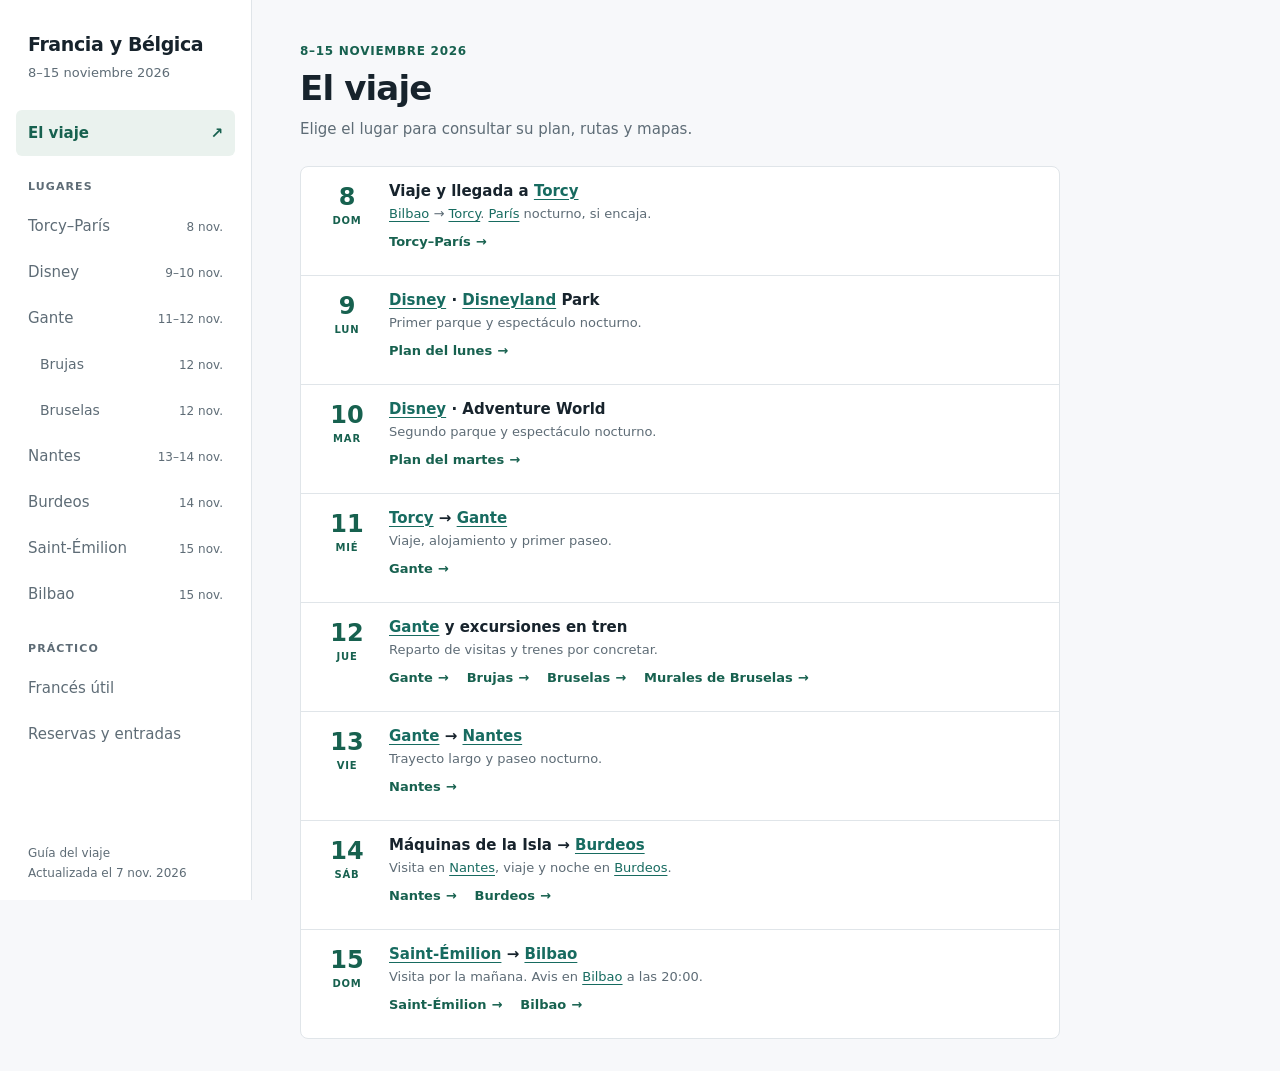
==== docs/index.html @ 755c6f00 "Añade tres paseos combinados de París con mapas y fichas; retira la ruta A en bus" ====
<!doctype html>
<html lang="es">
<head>
<meta charset="utf-8"><meta name="viewport" content="width=device-width, initial-scale=1, viewport-fit=cover">
<meta name="theme-color" content="#f7f8fa"><meta name="description" content="Guía del viaje a Francia y Bélgica. 8–15 noviembre 2026. Planes, rutas y mapas por lugar.">
<title>Francia y Bélgica · Guía del viaje</title>
<link rel="icon" type="image/svg+xml" href="assets/favicon.svg"><link rel="stylesheet" href="styles.css?v=2.4">
<script defer src="maps-config.js?v=2.3"></script><script defer src="interactive-maps.js?v=2"></script><script defer src="park-guide.js?v=2"></script><script defer src="app.js?v=3.15"></script><link rel="stylesheet" href="park-guide.css?v=1">
<link rel="stylesheet" href="places-info.css?v=2"><script defer src="places-info.js?v=18"></script></head>
<body>
<a class="skip" href="#contenido">Saltar al contenido</a>
<header class="mobile-header"><button id="menu-button" type="button" aria-label="Abrir menú de lugares" aria-controls="sidebar" aria-expanded="false"><svg viewBox="0 0 24 24" width="22" height="22" aria-hidden="true"><path d="M4 6h16M4 12h16M4 18h16" fill="none" stroke="currentColor" stroke-width="1.8" stroke-linecap="round"/></svg><span>Menú</span></button><a href="#/inicio">Francia y Bélgica</a><span class="header-date">8–15 nov.</span></header>
<button id="scrim" class="scrim" type="button" tabindex="-1" aria-label="Cerrar menú" hidden></button>
<aside id="sidebar" class="sidebar" aria-label="Menú de lugares"><div class="sidebar-head"><a href="#/inicio" class="brand">Francia y Bélgica<span>8–15 noviembre 2026</span></a><button id="close-menu" type="button" aria-label="Cerrar menú">×</button></div><nav id="navigation" aria-label="Lugares del viaje"><a href="#/inicio">El viaje</a></nav><div class="sidebar-foot">Guía del viaje<span>Actualizada el 7 nov. 2026</span></div></aside>
<main id="contenido" tabindex="-1" aria-busy="true"><p class="loading">Cargando la guía del viaje…</p><noscript>Activa JavaScript para consultar los planes, rutas y mapas del viaje.</noscript></main>
</body>
</html>
---- docs/styles.css ----
:root{color-scheme:light;--bg:#f7f8fa;--surface:#fff;--ink:#17232c;--muted:#5e6c76;--line:#e0e5e9;--accent:#17614f;--accent-soft:#eaf2ee;--pending:#835c21;--pending-bg:#faf3e7;--sidebar:252px;font-family:system-ui,-apple-system,BlinkMacSystemFont,"Segoe UI",sans-serif;font-synthesis:none}
*{box-sizing:border-box}body{margin:0;background:var(--bg);color:var(--ink);font-size:16px;line-height:1.5}a{color:var(--accent);text-decoration:none}a:hover{text-decoration:underline}button,a,summary{-webkit-tap-highlight-color:transparent}button{font:inherit;cursor:pointer}button:disabled{cursor:wait}button:focus-visible,a:focus-visible,summary:focus-visible{outline:3px solid #259779;outline-offset:3px}button,summary{touch-action:manipulation}h1,h2,h3,p{margin:0}h1{font-size:clamp(26px,4vw,34px);letter-spacing:-.025em;line-height:1.15;font-weight:700}h2{font-size:18px;line-height:1.3}h3{font-size:16px;line-height:1.35}p{color:var(--muted)}.skip{position:fixed;left:15px;top:-80px;background:var(--surface);padding:12px;z-index:100}.skip:focus{top:8px}
.sidebar{position:fixed;inset:0 auto 0 0;width:var(--sidebar);background:var(--surface);border-right:1px solid var(--line);display:flex;flex-direction:column;z-index:40;padding:30px 16px 18px}.sidebar-head{padding:0 12px 28px}.brand{font-size:19px;font-weight:720;letter-spacing:-.02em;color:var(--ink)}.brand span{display:block;font-size:13px;font-weight:400;color:var(--muted);letter-spacing:0;margin-top:4px}.sidebar nav{overflow:auto;overscroll-behavior:contain}.nav-caption{font-size:11px;letter-spacing:.1em;text-transform:uppercase;color:var(--muted);padding:23px 12px 8px;font-weight:650}.nav-link{display:flex;align-items:center;justify-content:space-between;gap:8px;min-height:46px;padding:10px 12px;border-radius:6px;color:var(--muted);font-size:15px}.nav-link:hover{background:var(--bg);text-decoration:none}.nav-link[aria-current=page]{background:var(--accent-soft);color:var(--accent);font-weight:650}.nav-link small{font-size:12px;font-weight:400;white-space:nowrap}.nav-sub{margin-left:12px;font-size:14px}.sidebar-foot{padding:26px 12px 0;margin-top:auto;font-size:12px;color:var(--muted)}.sidebar-foot span{display:block;margin-top:2px}.mobile-header,#close-menu{display:none}.scrim[hidden]{display:none}
main{max-width:1120px;padding:42px 48px 32px;margin-left:var(--sidebar);min-height:100dvh}.page-head{margin-bottom:25px}.eyebrow{display:block;color:var(--accent);font-size:12px;letter-spacing:.06em;font-weight:650;margin-bottom:9px}.intro{margin-top:10px;max-width:640px;font-size:15px}.page-back{font-size:13px;display:inline-flex;min-height:32px;align-items:center;margin-bottom:16px;color:var(--muted)}.panes{display:flex;gap:4px;flex-wrap:wrap;border-bottom:1px solid var(--line);margin-bottom:24px}.pane-link{color:var(--muted);font-size:14px;padding:10px 13px 12px;border-bottom:2px solid transparent;min-height:44px}.pane-link[aria-current=page]{color:var(--accent);border-color:var(--accent);font-weight:650}.pane-link:hover{background:var(--accent-soft);text-decoration:none}.panel{display:grid;gap:18px;max-width:760px}.panel>section,.panel>details{min-width:0}.note{padding:15px 17px;background:var(--surface);border:1px solid var(--line);border-radius:7px}.note h2{font-size:15px;margin-bottom:5px}.note p{font-size:14px}.note.pending{border-color:#e9dcc4;background:var(--pending-bg)}.note.pending h2{color:var(--pending)}.note a{display:inline-flex;align-items:center;min-height:36px;font-size:13px;margin-top:4px}.status{display:inline-flex;font-size:11px;border:1px solid var(--line);border-radius:4px;padding:1px 5px;color:var(--muted);font-weight:500;vertical-align:middle;margin-left:6px;white-space:nowrap}.status.confirmado{color:var(--accent);background:var(--accent-soft);border-color:#d3e5dc}
.timeline{list-style:none;padding:0;margin:0}.timeline li{position:relative;padding:0 0 19px 22px;border-left:1px solid #cad5cf;margin-left:4px}.timeline li:last-child{padding-bottom:0;border-color:transparent}.timeline li:before{content:"";position:absolute;left:-4px;top:6px;width:7px;height:7px;border:2px solid var(--bg);background:var(--accent);box-sizing:content-box;border-radius:50%;transform:translateX(-1px)}.time{font-size:12px;font-weight:650;color:var(--accent);display:block;margin-bottom:4px}.timeline h2{font-size:16px;display:inline}.timeline p{margin-top:5px;font-size:14px;line-height:1.55;max-width:650px}.inline-action{display:inline-flex;align-items:center;min-height:40px;font-size:13px;font-weight:600;gap:6px;margin-top:3px}.timeline .status{margin-left:7px}.links h2,.facts h2{margin-bottom:10px}.link-row{display:flex;align-items:center;justify-content:space-between;gap:15px;border-bottom:1px solid var(--line);padding:12px 0;min-height:48px}.link-row:hover{text-decoration:none;color:#123f34}.link-row span{display:block;font-size:14px;font-weight:550}.link-row small{display:block;font-size:12px;font-weight:400;color:var(--muted);margin-top:3px}.link-row .arrow{font-weight:400;font-size:18px;color:var(--muted);flex-shrink:0}.facts dl{margin:0;background:var(--surface);border:1px solid var(--line);border-radius:7px;padding:2px 16px}.facts dl>div{padding:12px 0;border-bottom:1px solid var(--line);display:grid;grid-template-columns:155px 1fr;gap:16px;font-size:14px}.facts dl>div:last-child{border:0}.facts dt{color:var(--muted)}.facts dd{margin:0;font-weight:500}details{border:1px solid var(--line);border-radius:7px;background:var(--surface)}summary{font-size:14px;font-weight:600;padding:15px 17px;min-height:48px;cursor:pointer}details[open]>summary{border-bottom:1px solid var(--line)}.details-content{padding:17px;display:grid;gap:16px}.details-content .route-card{background:var(--bg)}.route-stack{display:grid;gap:10px}.route-card{padding:16px;background:var(--surface);border:1px solid var(--line);border-radius:7px}.route-card h2{font-size:15px}.route-mode{font-size:11px;color:var(--accent);font-weight:650;display:block;margin-bottom:4px}.route-card p{font-size:13px;margin-top:6px}.route-card .inline-action{margin-top:6px}.hotel-title{font-size:20px;margin-bottom:6px}.hotel-address{font-size:14px;margin-bottom:14px}.actions{display:flex;gap:8px;flex-wrap:wrap;margin:12px 0}.button{display:inline-flex;align-items:center;justify-content:center;gap:10px;background:var(--accent);color:#fff;border:1px solid var(--accent);border-radius:6px;min-height:44px;padding:10px 14px;font-size:14px;font-weight:550}.button:hover{background:#124b3e;text-decoration:none}.button.secondary{color:var(--accent);background:var(--surface);border-color:var(--line)}.button.secondary:hover{background:var(--accent-soft)}.image-card{padding:15px;background:var(--surface);border:1px solid var(--line);border-radius:7px}.image-card h2{font-size:16px}.image-card p{font-size:13px;margin-top:5px}.image-card img{display:block;width:100%;height:auto;margin-top:14px;border:1px solid var(--line)}.image-card .inline-action{margin-top:8px}.map-box{width:100%;height:340px;border:1px solid var(--line);border-radius:7px;background:#e9efec}.map-box>p{padding:20px;font-size:14px}.map-caption{font-size:12px;margin:8px 0 16px}.places-list{display:grid;grid-template-columns:1fr 1fr;gap:0 20px}.places-list .link-row{align-items:flex-start}.places-list .link-row span{font-size:13px}.map-popup{max-width:220px;color:var(--ink);padding:5px;line-height:1.4;font:14px system-ui}.map-popup a{display:block;min-height:36px;padding-top:8px}.map-fail{padding:18px;background:var(--surface);height:100%;font-size:14px}
.days{border:1px solid var(--line);border-radius:8px;background:var(--surface);overflow:hidden;max-width:760px}.day{display:grid;grid-template-columns:52px 1fr;gap:16px;padding:15px 20px;border-bottom:1px solid var(--line)}.day:last-child{border-bottom:0}.day-number{color:var(--accent);font-size:24px;font-weight:650;line-height:1.1;text-align:center;padding-top:2px}.day-number small{display:block;font-size:10px;letter-spacing:.08em;margin-top:5px;font-weight:550}.day h2{font-size:15px}.day p{font-size:13px;margin-top:3px}.day-links{display:flex;flex-wrap:wrap;gap:0 18px}.day-links a{font-size:13px;font-weight:550;display:inline-flex;align-items:center;gap:5px;min-height:36px}.page-end{max-width:760px;border-top:1px solid var(--line);padding-top:18px;margin-top:28px;display:flex;justify-content:space-between;gap:16px;flex-wrap:wrap;font-size:13px}.page-end a{display:inline-flex;min-height:36px;align-items:center}.loading{padding:20px}.error{max-width:600px;padding:20px;border:1px solid var(--line);border-radius:7px;background:var(--surface)}.error p{margin:10px 0 16px}
@media(min-width:1400px){main{padding-left:70px}}@media(max-width:900px) and (min-width:761px){:root{--sidebar:220px}main{padding:32px 28px}.sidebar{padding-left:10px;padding-right:10px}.brand{font-size:17px}.nav-link{font-size:14px;padding-left:10px;padding-right:10px}}
@media(max-width:760px){.mobile-header{display:flex;position:sticky;top:0;z-index:30;align-items:center;justify-content:space-between;gap:8px;height:58px;padding:0 max(14px,env(safe-area-inset-right)) 0 max(10px,env(safe-area-inset-left));background:var(--surface);border-bottom:1px solid var(--line)}.mobile-header>a{color:var(--ink);font-size:14px;font-weight:650}.mobile-header button{display:flex;align-items:center;gap:7px;border:0;background:transparent;padding:10px 6px;color:var(--ink);font-size:13px;min-height:44px}.header-date{font-size:11px;color:var(--muted);white-space:nowrap}.sidebar{width:min(300px,86vw);padding-top:22px;transform:translateX(-100%);transition:transform .18s ease;visibility:hidden}.sidebar.open{transform:translateX(0);visibility:visible}.sidebar-head{display:flex;align-items:center;justify-content:space-between;gap:8px;padding-bottom:22px}#close-menu{display:inline-flex;align-items:center;justify-content:center;min-height:44px;min-width:44px;font-size:27px;border:0;background:transparent;color:var(--muted)}.scrim{display:block;position:fixed;inset:0;border:0;background:#17232c66;z-index:35;cursor:default}body.menu-open{overflow:hidden}main{margin:0;padding:24px max(18px,env(safe-area-inset-right)) 28px max(18px,env(safe-area-inset-left));min-height:calc(100dvh - 58px)}.page-head{margin-bottom:19px}.page-back{margin-bottom:12px}.intro{font-size:14px}.panes{gap:0;margin-bottom:20px}.pane-link{padding:10px 10px 11px;font-size:13px}.panel{gap:16px}.note{padding:13px 14px}.timeline li{padding-left:19px;padding-bottom:17px}.timeline h2{font-size:15px}.timeline p{font-size:14px}.facts dl>div{grid-template-columns:110px 1fr;gap:12px;font-size:13px}.facts dl{padding:2px 13px}.day{padding:13px 13px 10px;grid-template-columns:38px 1fr;gap:13px}.day-number{font-size:23px}.day h2{font-size:14px}.day p{font-size:12px}.day-links{gap:0 15px}.day-links a{min-height:40px}.places-list{grid-template-columns:1fr}.map-box{height:300px}.image-card{padding:12px}.page-end{margin-top:24px}.status{font-size:10px}}
@media(prefers-reduced-motion:reduce){*{scroll-behavior:auto!important;transition:none!important}}

.weather{margin-bottom:20px;max-width:760px}.weather-place{margin-top:10px;font-size:13px}.weather-place p{font-size:13px;margin-top:5px}.weather-footer{display:flex;align-items:center;justify-content:space-between;gap:10px;margin-top:12px;color:var(--muted)}.weather-footer small{font-size:11px}.weather-refresh{border:1px solid var(--line);border-radius:5px;background:var(--surface);color:var(--accent);padding:8px;min-height:40px;font-size:12px}
.pronunciation-help{max-width:760px;margin-bottom:12px}.pronunciation-help p{font-size:13px;padding:0 16px 14px}.speech-status{font-size:13px;color:var(--pending);max-width:760px;margin-bottom:12px}.speech-status:empty{display:none}.phrase-list{display:grid;gap:12px}.phrase-card{padding:15px 17px;border:1px solid var(--line);border-radius:7px;background:var(--surface)}.phrase-card h2{font-size:14px;font-weight:500;color:var(--muted)}.phrase-card .phrase-french{color:var(--ink);font-size:18px;font-weight:650;margin-top:7px;line-height:1.4}.phrase-card .phrase-phonetic{font-size:13px;margin-top:6px;line-height:1.5}.phrase-phonetic span{color:var(--accent);font-weight:550}.phrase-play{margin-top:10px;min-height:44px;padding:8px 13px;border:1px solid var(--line);border-radius:5px;background:var(--surface);color:var(--accent);font-size:13px;font-weight:600}.phrase-play[aria-pressed=true]{background:var(--accent-soft)}

.phrase-address{font-size:15px!important;color:var(--ink);margin-top:8px;user-select:all}.phrase-source{display:block;font-size:11px;margin-top:6px;min-height:28px}.phrase-card .inline-action{margin-left:14px}.phrase-compact{grid-template-columns:repeat(2,minmax(0,1fr))}.phrase-compact .phrase-card{padding:12px}.phrase-compact .phrase-french{font-size:17px}

/* City references remain visible and usable with touch and keyboard. */
.destination-link{color:#176b60;text-decoration:underline;text-underline-offset:3px;text-decoration-thickness:1px}
.destination-link:hover{color:#104d45;text-decoration-thickness:2px}
.destination-link:focus-visible{outline:2px solid currentColor;outline-offset:3px;border-radius:2px}
---- docs/park-guide.css ----
.park-guide{--pg-green:#17614f;--pg-purple:#785199;max-width:1050px}.pg-intro{max-width:720px;margin:0 0 24px!important;padding:0!important}.pg-eyebrow{font-size:11px;letter-spacing:.12em;color:var(--pg-green);font-weight:700}.pg-intro h2{font-size:clamp(26px,4vw,38px);line-height:1.15;margin:10px 0}.pg-intro p{line-height:1.6;font-size:15px}.pg-storage{font-size:12px!important;color:#6b756f!important;margin-top:12px}.pg-views,.pg-park-tabs{display:flex;gap:8px;margin:18px 0}.pg-views button,.pg-park-tabs button,.pg-favorite,.pg-reload-map{cursor:pointer;font:600 14px system-ui;min-height:44px;border:1px solid #d8e1db;border-radius:9px;padding:10px 14px;background:#fff;color:#17614f}.pg-views button[aria-pressed=true]{background:#17614f;color:white;border-color:#17614f}.pg-views [data-favorite-count]{background:#ffffff28;border-radius:20px;padding:2px 7px;margin-left:4px}.pg-park-tabs button{flex:1;text-align:left;padding:16px;font-size:15px}.pg-park-tabs button span{display:block;font-size:24px;margin-bottom:8px}.pg-park-tabs button[aria-pressed=true]{border:2px solid #17614f;background:#edf5ef;padding:15px}.pg-park-tabs button[data-park="2"][aria-pressed=true]{border-color:#785199;background:#f4eff8;color:#654183}.pg-toolbar{display:flex;gap:12px;align-items:end;margin:20px 0}.pg-search{flex:1}.pg-toolbar label{display:block;color:#52616a;font-size:12px;font-weight:600}.pg-toolbar label span{display:block;margin-bottom:6px}.pg-toolbar input,.pg-toolbar select{font:16px system-ui;padding:12px;border:1px solid #d8e1db;border-radius:8px;min-height:46px;background:#fff;color:#17232c;width:100%;min-width:0}.pg-filter{width:175px}.pg-count{font-size:13px;color:#62736a;margin:20px 0 12px}.pg-grid{display:grid;grid-template-columns:repeat(2,minmax(0,1fr));gap:20px}.pg-card{overflow:hidden;border:1px solid #dfe6e1;background:white;border-radius:14px;box-shadow:0 4px 16px #142d1a05;min-width:0}.pg-photo{display:block;position:relative;width:100%;padding:0;border:0;background:#e5ece7;cursor:pointer;text-align:left}.pg-photo img{display:block;width:100%;aspect-ratio:16/9;height:auto;object-fit:cover}.pg-photo span{position:absolute;right:10px;bottom:10px;background:#fffef5eb;color:#174f40;padding:7px 10px;border-radius:20px;font:600 11px system-ui;text-decoration:underline;text-underline-offset:2px}.pg-card-body{padding:20px}.pg-zone{font-size:11px!important;text-transform:uppercase;letter-spacing:.06em;color:#687c70;margin:0 0 7px!important}.pg-card h3{font-size:21px;line-height:1.3;margin:0 0 12px;color:#17232c}.pg-tags{display:flex;flex-wrap:wrap;gap:5px}.pg-tags span{background:#f1f5f2;color:#526459;border-radius:5px;font-size:11px;padding:5px 7px}.pg-description{font-size:14px!important;line-height:1.6;margin:13px 0 16px!important;color:#52616a}.pg-availability{font-size:12px!important;line-height:1.5;padding:9px 10px;background:#faf3e8;border-radius:6px;color:#815b26;margin-top:12px}.pg-card-actions{display:flex;justify-content:space-between;align-items:center;gap:10px;margin-top:14px}.pg-card-actions a{font-size:12px;color:#17614f;text-decoration:underline;text-underline-offset:3px}.pg-favorite[aria-pressed=true]{background:#edf5ef;border-color:#17614f}.pg-empty{text-align:center;padding:42px 18px;background:#f2f6f3;border-radius:12px}.pg-empty>span{font-size:44px;color:#17614f}.pg-empty h3{font-size:21px;margin:10px 0}.pg-empty p{font-size:14px}.pg-favorites-map{border:1px solid #dfe6e1;border-radius:14px;padding:16px;background:#fff}.pg-map-heading{display:flex;align-items:center;justify-content:space-between;gap:10px;margin-bottom:14px}.pg-map-heading h3{font-size:19px;margin:0}.pg-map-heading p{font-size:12px;margin:6px 0;color:#68766e}.pg-map-canvas{height:460px;border-radius:9px;overflow:hidden}.pg-map-message{font-size:12px!important;padding:10px;line-height:1.6;color:#52616a}.pg-map-legend{list-style:none;display:grid;grid-template-columns:repeat(2,minmax(0,1fr));gap:12px;padding:0;margin:18px 0 0}.pg-map-legend li{display:flex;gap:8px;align-items:center;font-size:13px}.pg-pin{flex-shrink:0;background:#17614f;color:white;width:24px;height:24px;border-radius:50%;display:grid;place-items:center;font-size:11px}.pg-pin.park-2{background:#785199}.pg-notes{margin:28px 0;border:1px solid #dfe6e1;padding:14px;border-radius:10px}.pg-notes summary{cursor:pointer;font-size:14px;font-weight:600}.pg-notes p{font-size:13px!important;line-height:1.65;margin:14px 0}.pg-source-links{display:flex;flex-wrap:wrap;gap:15px;font-size:12px}.pg-source-links a{color:#17614f;text-decoration:underline}.park-guide button:focus-visible,.park-guide a:focus-visible,.park-guide input:focus-visible,.park-guide select:focus-visible{outline:3px solid #c28a25;outline-offset:3px}.park-guide [hidden]{display:none!important}@media(max-width:620px){.pg-grid{grid-template-columns:1fr;gap:16px}.pg-card-body{padding:17px}.pg-card h3{font-size:21px}.pg-views button{flex:1;font-size:13px;padding:10px 8px}.pg-park-tabs button{font-size:13px;padding:13px}.pg-park-tabs button[aria-pressed=true]{padding:12px}.pg-toolbar{gap:8px}.pg-filter{width:132px}.pg-toolbar input,.pg-toolbar select{font-size:14px;padding:11px 8px}.pg-map-canvas{height:390px}.pg-map-legend{grid-template-columns:1fr}.pg-map-heading{align-items:flex-start}.pg-reload-map{font-size:11px;padding:7px;min-width:74px}.pg-favorites-map{padding:12px}.pg-intro{margin-bottom:18px!important}}
---- docs/places-info.css ----
.place-term{display:inline!important;padding:0!important;margin:0!important;background:none!important;border:0!important;border-radius:0!important;color:#17614f!important;font:inherit!important;font-weight:inherit!important;line-height:inherit!important;text-align:inherit!important;text-decoration:underline!important;text-decoration-thickness:1.5px!important;text-underline-offset:3px!important;cursor:pointer;min-height:0!important;vertical-align:baseline}.place-term:hover{color:#0b4032!important;text-decoration-thickness:2px!important}.place-term:focus-visible{outline:3px solid #c28a25;outline-offset:3px}.place-dialog{border:0;border-radius:16px;padding:0;width:min(720px,calc(100% - 28px));max-height:90dvh;background:#fff;color:#17232c;box-shadow:0 20px 80px #0006}.place-dialog::backdrop{background:#13231db3}.place-sheet{padding:22px}.place-sheet header{display:flex;align-items:flex-start;justify-content:space-between;gap:15px;padding:0;margin:0 0 14px;max-width:none}.place-sheet h2{font-size:23px;line-height:1.25;margin:4px 0}.place-zone{font-size:12px;color:#17614f;text-transform:uppercase;letter-spacing:.05em}.place-sheet p{font-size:15px;line-height:1.6;color:#52616a;margin:12px 0}.place-close{flex-shrink:0;display:flex;align-items:center;justify-content:center;min-width:44px;min-height:44px;padding:0;background:#eef3f0;border:0;border-radius:50%;font:28px system-ui;color:#17232c;cursor:pointer}.place-sheet img{display:block;width:100%;height:auto;border-radius:8px;margin:14px 0}.poi-map{display:block;width:100%;height:320px;border:0;border-radius:10px;background:#edf2ef}.place-photo{aspect-ratio:16/9;object-fit:cover}.place-schedule{padding:12px;background:#f4f6f4;border-radius:8px}.place-schedule h3{margin:0;font-size:15px}.place-schedule a{color:#17614f;text-decoration:underline}.place-availability{padding:10px;border-left:3px solid #a36b23;background:#faf5ec}.place-map-note{font-size:12px!important}.place-favorite{margin-bottom:16px}.place-sheet [hidden]{display:none!important}.place-maps{display:block;padding:12px 0;text-decoration:underline;font-size:15px;font-weight:600;color:#17614f}.place-sheet details{border:1px solid #dfe6e1;border-radius:7px;padding:10px}.place-sheet summary{cursor:pointer;padding:6px;font-size:14px}.place-open{overflow:hidden}@media(max-width:700px){.place-dialog{width:100%;max-width:100%;max-height:92dvh;margin:auto 0 0;border-radius:18px 18px 0 0}.place-sheet{padding:18px}.place-sheet h2{font-size:21px}.place-sheet header{position:sticky;top:-18px;z-index:1;background:white;padding:10px 0}.place-sheet p{font-size:14px}}
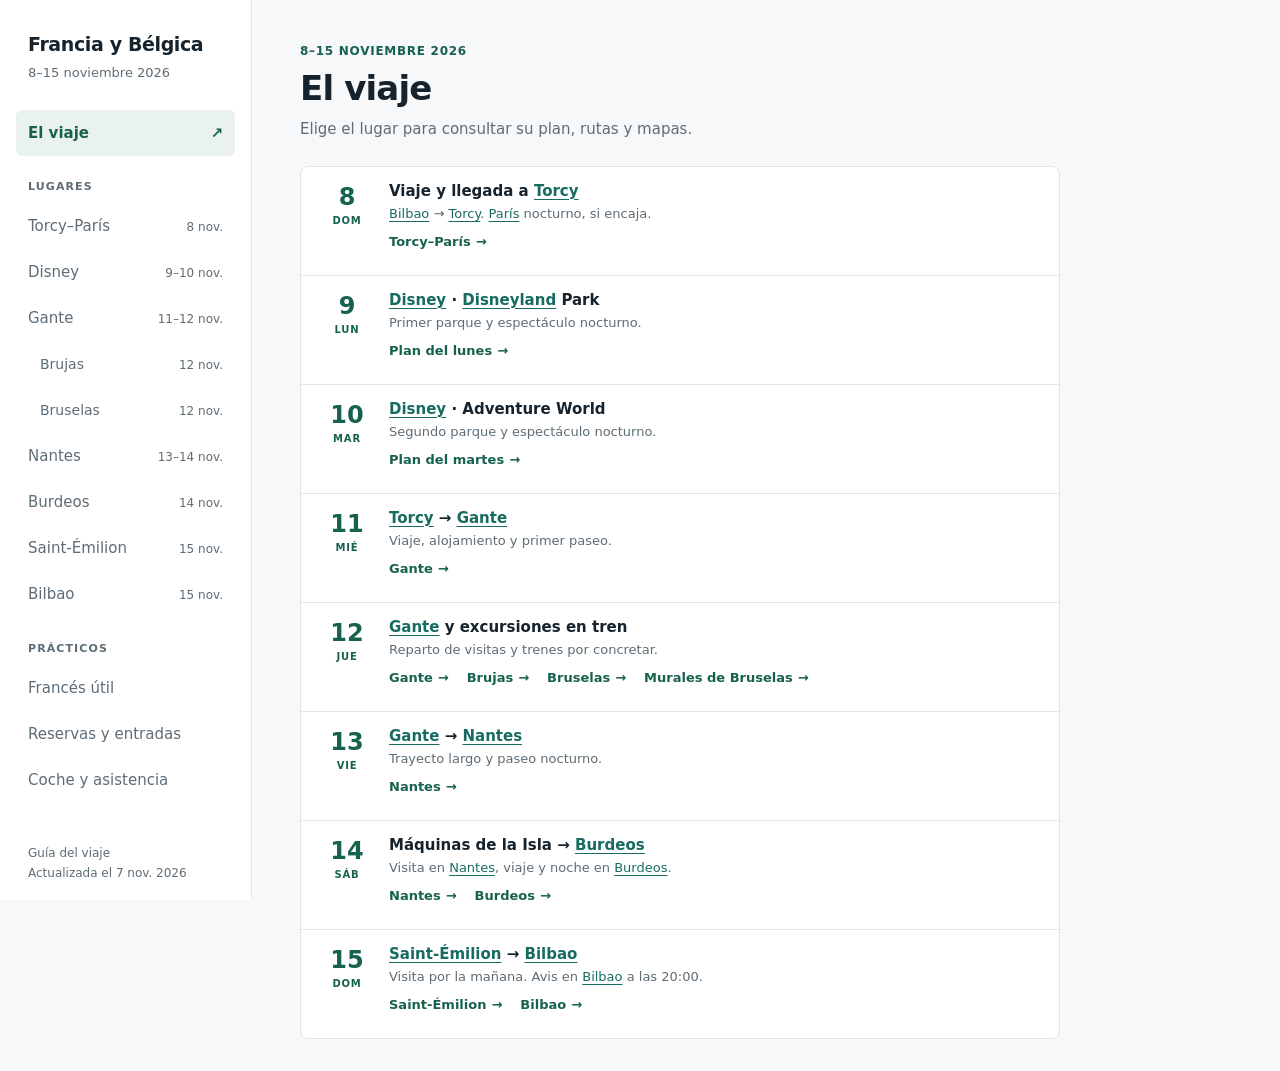
==== commit a7dde5ff: "Publicar ficha práctica Avis y renovar versión de la guía" ====
--- a/docs/index.html
+++ b/docs/index.html
@@ -5,7 +5,7 @@
 <meta name="theme-color" content="#f7f8fa"><meta name="description" content="Guía del viaje a Francia y Bélgica. 8–15 noviembre 2026. Planes, rutas y mapas por lugar.">
 <title>Francia y Bélgica · Guía del viaje</title>
 <link rel="icon" type="image/svg+xml" href="assets/favicon.svg"><link rel="stylesheet" href="styles.css?v=2.4">
-<script defer src="maps-config.js?v=2.3"></script><script defer src="interactive-maps.js?v=2"></script><script defer src="park-guide.js?v=2"></script><script defer src="app.js?v=3.15"></script><link rel="stylesheet" href="park-guide.css?v=1">
+<script defer src="maps-config.js?v=2.3"></script><script defer src="interactive-maps.js?v=2"></script><script defer src="park-guide.js?v=2"></script><script defer src="app.js?v=3.16"></script><link rel="stylesheet" href="park-guide.css?v=1">
 <link rel="stylesheet" href="places-info.css?v=2"><script defer src="places-info.js?v=18"></script></head>
 <body>
 <a class="skip" href="#contenido">Saltar al contenido</a>
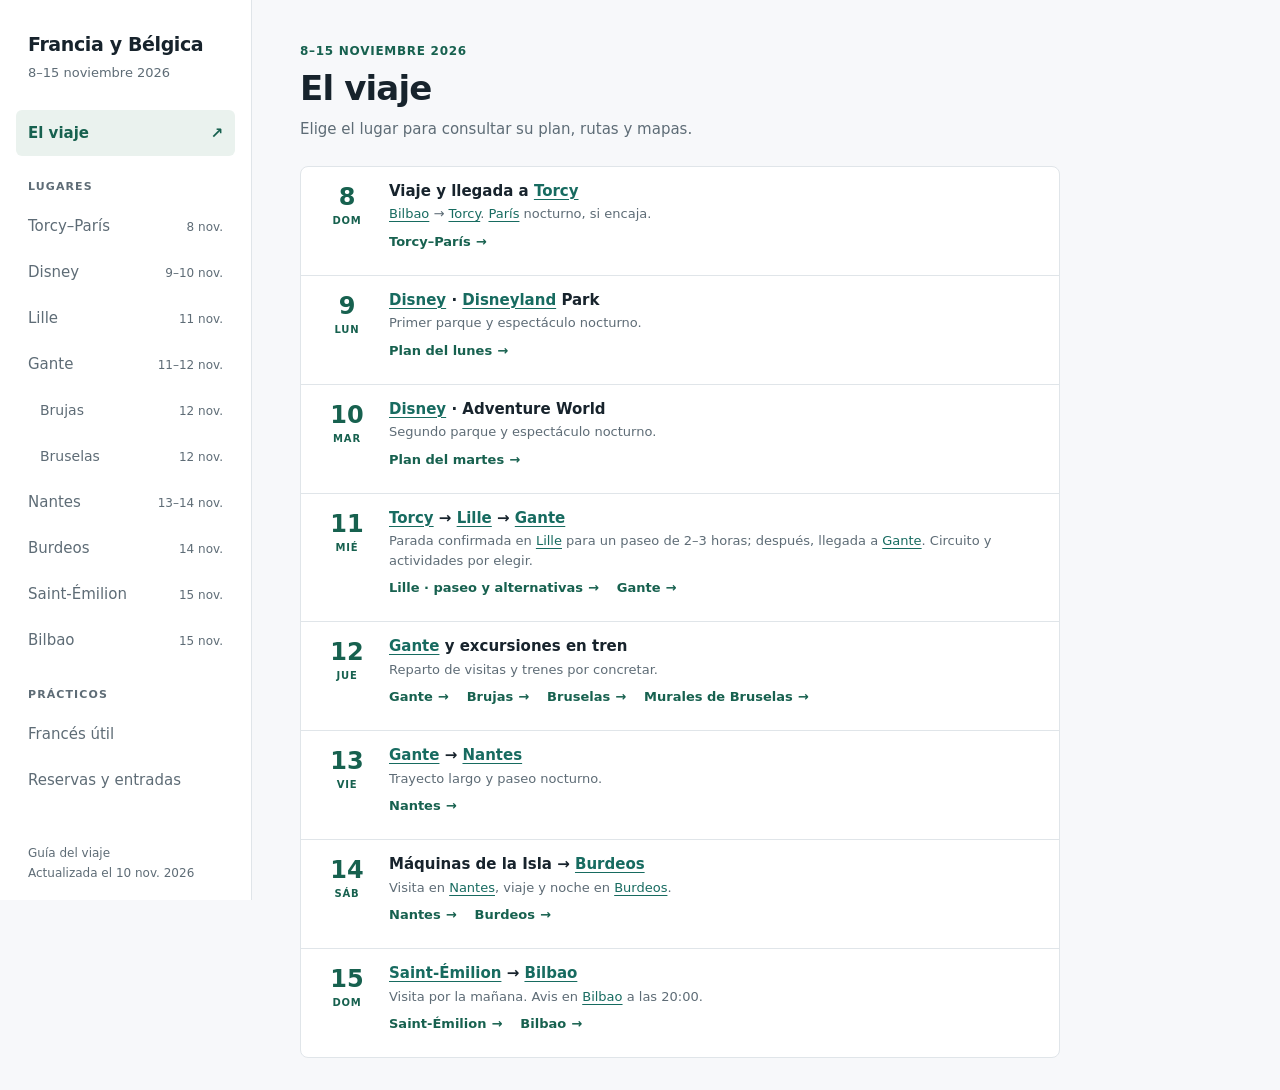
==== commit 6a80c5a7: "Añadir Lille con paseo, 21 fichas, circo, alternativas y mapas para el 11 de noviembre" ====
--- a/docs/index.html
+++ b/docs/index.html
@@ -5,13 +5,13 @@
 <meta name="theme-color" content="#f7f8fa"><meta name="description" content="Guía del viaje a Francia y Bélgica. 8–15 noviembre 2026. Planes, rutas y mapas por lugar.">
 <title>Francia y Bélgica · Guía del viaje</title>
 <link rel="icon" type="image/svg+xml" href="assets/favicon.svg"><link rel="stylesheet" href="styles.css?v=2.4">
-<script defer src="maps-config.js?v=2.3"></script><script defer src="interactive-maps.js?v=2"></script><script defer src="park-guide.js?v=2"></script><script defer src="app.js?v=3.16"></script><link rel="stylesheet" href="park-guide.css?v=1">
-<link rel="stylesheet" href="places-info.css?v=2"><script defer src="places-info.js?v=18"></script></head>
+<script defer src="maps-config.js?v=2.3"></script><script defer src="interactive-maps.js?v=2"></script><script defer src="park-guide.js?v=2"></script><script defer src="app.js?v=3.17"></script><link rel="stylesheet" href="park-guide.css?v=1">
+<link rel="stylesheet" href="places-info.css?v=2"><script defer src="places-info.js?v=19"></script></head>
 <body>
 <a class="skip" href="#contenido">Saltar al contenido</a>
 <header class="mobile-header"><button id="menu-button" type="button" aria-label="Abrir menú de lugares" aria-controls="sidebar" aria-expanded="false"><svg viewBox="0 0 24 24" width="22" height="22" aria-hidden="true"><path d="M4 6h16M4 12h16M4 18h16" fill="none" stroke="currentColor" stroke-width="1.8" stroke-linecap="round"/></svg><span>Menú</span></button><a href="#/inicio">Francia y Bélgica</a><span class="header-date">8–15 nov.</span></header>
 <button id="scrim" class="scrim" type="button" tabindex="-1" aria-label="Cerrar menú" hidden></button>
-<aside id="sidebar" class="sidebar" aria-label="Menú de lugares"><div class="sidebar-head"><a href="#/inicio" class="brand">Francia y Bélgica<span>8–15 noviembre 2026</span></a><button id="close-menu" type="button" aria-label="Cerrar menú">×</button></div><nav id="navigation" aria-label="Lugares del viaje"><a href="#/inicio">El viaje</a></nav><div class="sidebar-foot">Guía del viaje<span>Actualizada el 7 nov. 2026</span></div></aside>
+<aside id="sidebar" class="sidebar" aria-label="Menú de lugares"><div class="sidebar-head"><a href="#/inicio" class="brand">Francia y Bélgica<span>8–15 noviembre 2026</span></a><button id="close-menu" type="button" aria-label="Cerrar menú">×</button></div><nav id="navigation" aria-label="Lugares del viaje"><a href="#/inicio">El viaje</a></nav><div class="sidebar-foot">Guía del viaje<span>Actualizada el 10 nov. 2026</span></div></aside>
 <main id="contenido" tabindex="-1" aria-busy="true"><p class="loading">Cargando la guía del viaje…</p><noscript>Activa JavaScript para consultar los planes, rutas y mapas del viaje.</noscript></main>
 </body>
 </html>
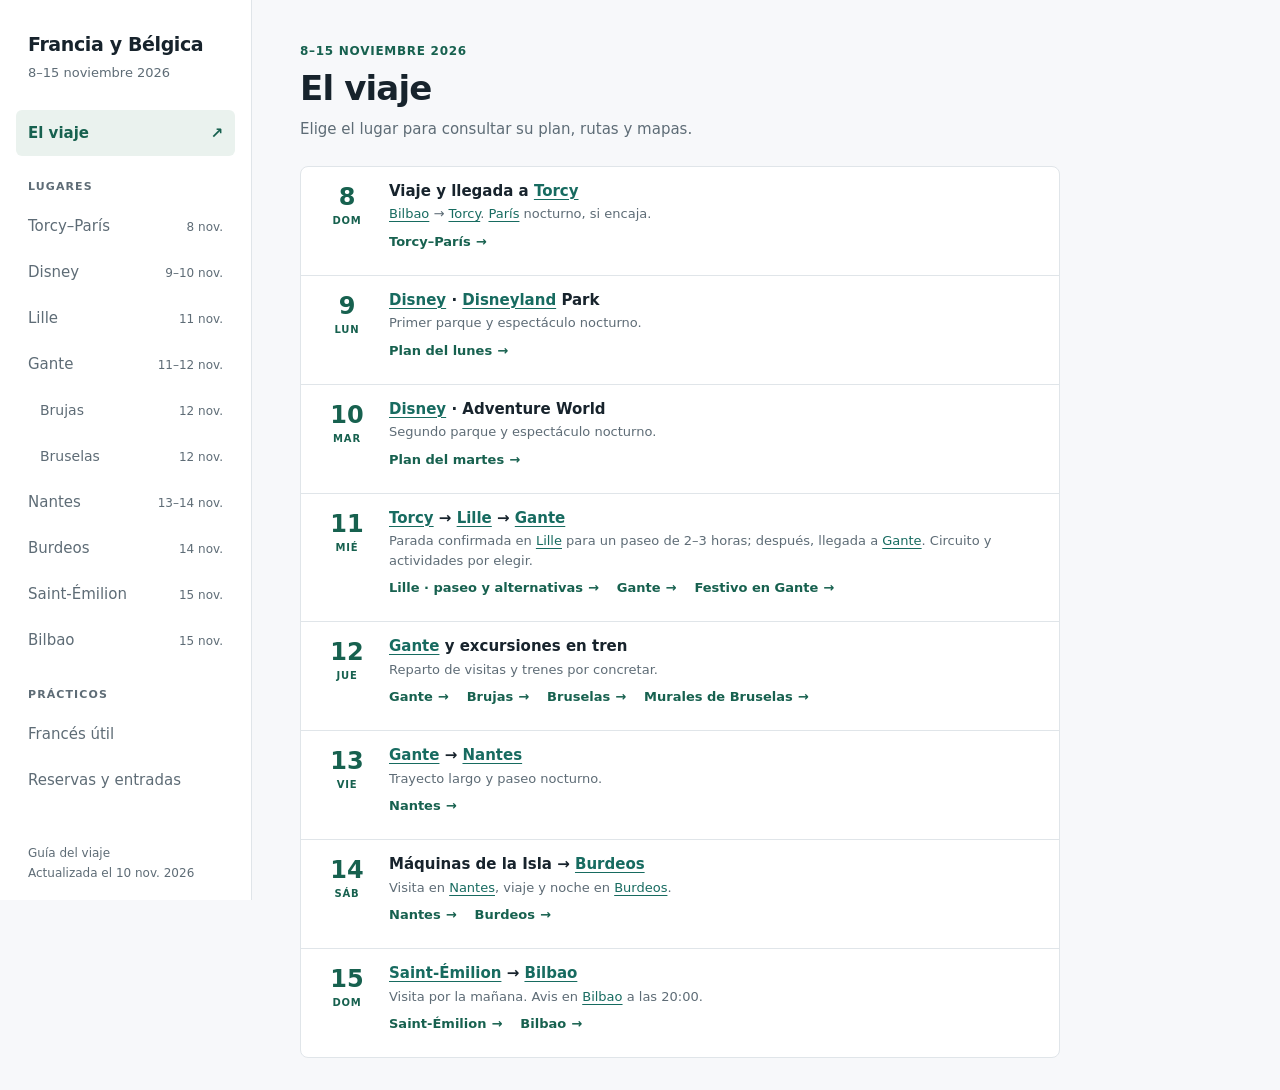
==== commit f40fbe21: "Añadir pestaña del 11 de noviembre en Gante con siete planes gratuitos y mapa" ====
--- a/docs/index.html
+++ b/docs/index.html
@@ -5,8 +5,8 @@
 <meta name="theme-color" content="#f7f8fa"><meta name="description" content="Guía del viaje a Francia y Bélgica. 8–15 noviembre 2026. Planes, rutas y mapas por lugar.">
 <title>Francia y Bélgica · Guía del viaje</title>
 <link rel="icon" type="image/svg+xml" href="assets/favicon.svg"><link rel="stylesheet" href="styles.css?v=2.4">
-<script defer src="maps-config.js?v=2.3"></script><script defer src="interactive-maps.js?v=2"></script><script defer src="park-guide.js?v=2"></script><script defer src="app.js?v=3.17"></script><link rel="stylesheet" href="park-guide.css?v=1">
-<link rel="stylesheet" href="places-info.css?v=2"><script defer src="places-info.js?v=19"></script></head>
+<script defer src="maps-config.js?v=2.3"></script><script defer src="interactive-maps.js?v=2"></script><script defer src="park-guide.js?v=2"></script><script defer src="app.js?v=3.18"></script><link rel="stylesheet" href="park-guide.css?v=1">
+<link rel="stylesheet" href="places-info.css?v=2"><script defer src="places-info.js?v=20"></script></head>
 <body>
 <a class="skip" href="#contenido">Saltar al contenido</a>
 <header class="mobile-header"><button id="menu-button" type="button" aria-label="Abrir menú de lugares" aria-controls="sidebar" aria-expanded="false"><svg viewBox="0 0 24 24" width="22" height="22" aria-hidden="true"><path d="M4 6h16M4 12h16M4 18h16" fill="none" stroke="currentColor" stroke-width="1.8" stroke-linecap="round"/></svg><span>Menú</span></button><a href="#/inicio">Francia y Bélgica</a><span class="header-date">8–15 nov.</span></header>
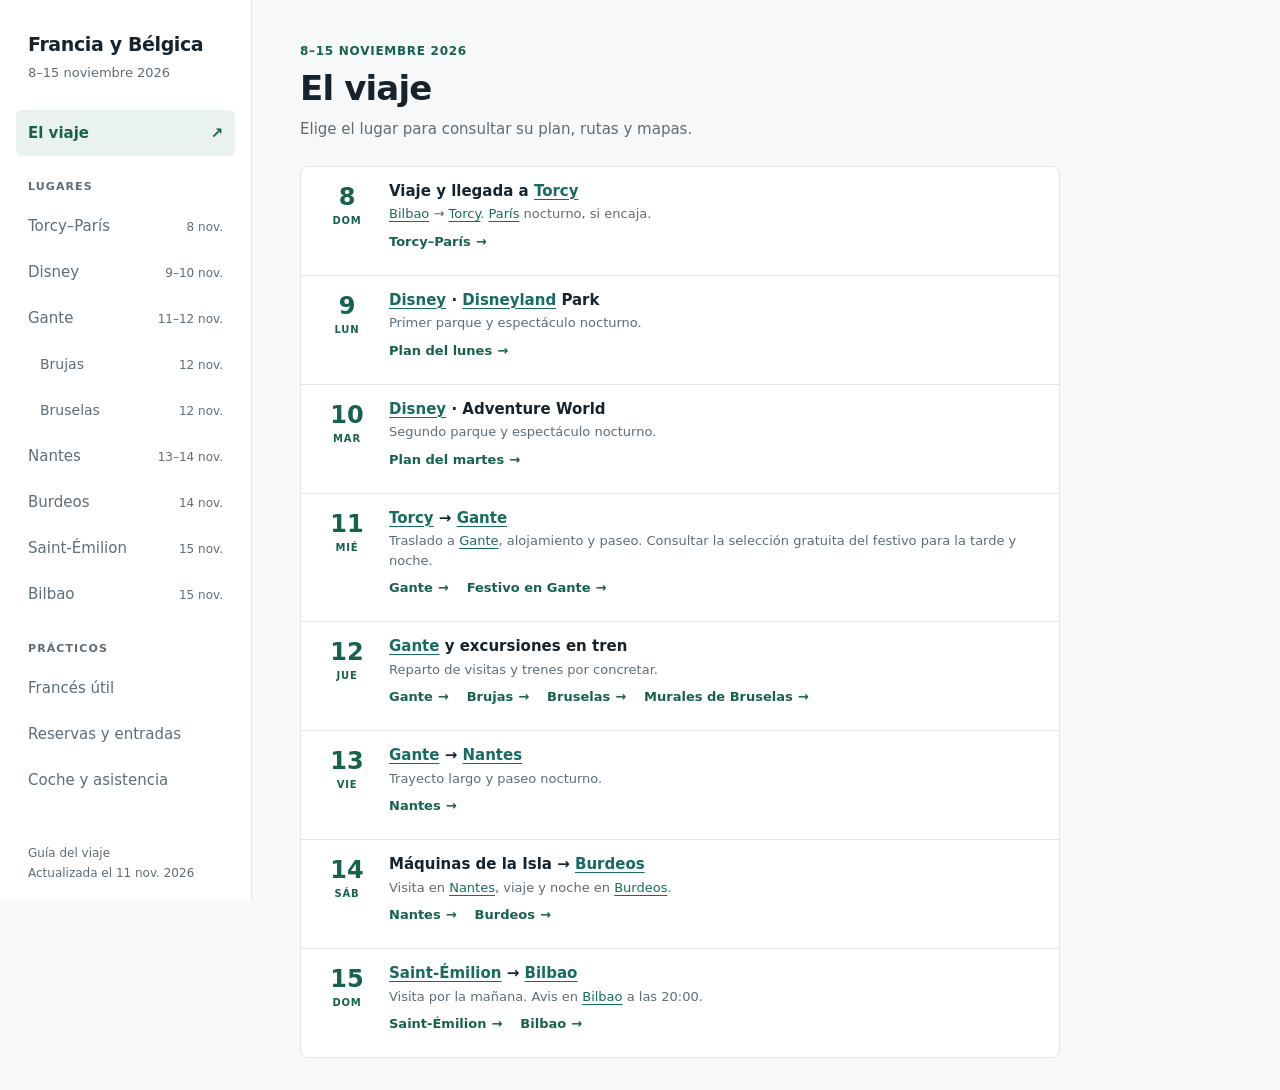
==== commit d9a7e871: "Retirar Lille y ajustar el festivo de Gante; aclarar tarifa de Gravensteen" ====
--- a/docs/index.html
+++ b/docs/index.html
@@ -5,13 +5,13 @@
 <meta name="theme-color" content="#f7f8fa"><meta name="description" content="Guía del viaje a Francia y Bélgica. 8–15 noviembre 2026. Planes, rutas y mapas por lugar.">
 <title>Francia y Bélgica · Guía del viaje</title>
 <link rel="icon" type="image/svg+xml" href="assets/favicon.svg"><link rel="stylesheet" href="styles.css?v=2.4">
-<script defer src="maps-config.js?v=2.3"></script><script defer src="interactive-maps.js?v=2"></script><script defer src="park-guide.js?v=2"></script><script defer src="app.js?v=3.18"></script><link rel="stylesheet" href="park-guide.css?v=1">
-<link rel="stylesheet" href="places-info.css?v=2"><script defer src="places-info.js?v=20"></script></head>
+<script defer src="maps-config.js?v=2.3"></script><script defer src="interactive-maps.js?v=2"></script><script defer src="park-guide.js?v=2"></script><script defer src="app.js?v=3.19"></script><link rel="stylesheet" href="park-guide.css?v=1">
+<link rel="stylesheet" href="places-info.css?v=2"><script defer src="places-info.js?v=21"></script></head>
 <body>
 <a class="skip" href="#contenido">Saltar al contenido</a>
 <header class="mobile-header"><button id="menu-button" type="button" aria-label="Abrir menú de lugares" aria-controls="sidebar" aria-expanded="false"><svg viewBox="0 0 24 24" width="22" height="22" aria-hidden="true"><path d="M4 6h16M4 12h16M4 18h16" fill="none" stroke="currentColor" stroke-width="1.8" stroke-linecap="round"/></svg><span>Menú</span></button><a href="#/inicio">Francia y Bélgica</a><span class="header-date">8–15 nov.</span></header>
 <button id="scrim" class="scrim" type="button" tabindex="-1" aria-label="Cerrar menú" hidden></button>
-<aside id="sidebar" class="sidebar" aria-label="Menú de lugares"><div class="sidebar-head"><a href="#/inicio" class="brand">Francia y Bélgica<span>8–15 noviembre 2026</span></a><button id="close-menu" type="button" aria-label="Cerrar menú">×</button></div><nav id="navigation" aria-label="Lugares del viaje"><a href="#/inicio">El viaje</a></nav><div class="sidebar-foot">Guía del viaje<span>Actualizada el 10 nov. 2026</span></div></aside>
+<aside id="sidebar" class="sidebar" aria-label="Menú de lugares"><div class="sidebar-head"><a href="#/inicio" class="brand">Francia y Bélgica<span>8–15 noviembre 2026</span></a><button id="close-menu" type="button" aria-label="Cerrar menú">×</button></div><nav id="navigation" aria-label="Lugares del viaje"><a href="#/inicio">El viaje</a></nav><div class="sidebar-foot">Guía del viaje<span>Actualizada el 11 nov. 2026</span></div></aside>
 <main id="contenido" tabindex="-1" aria-busy="true"><p class="loading">Cargando la guía del viaje…</p><noscript>Activa JavaScript para consultar los planes, rutas y mapas del viaje.</noscript></main>
 </body>
 </html>
